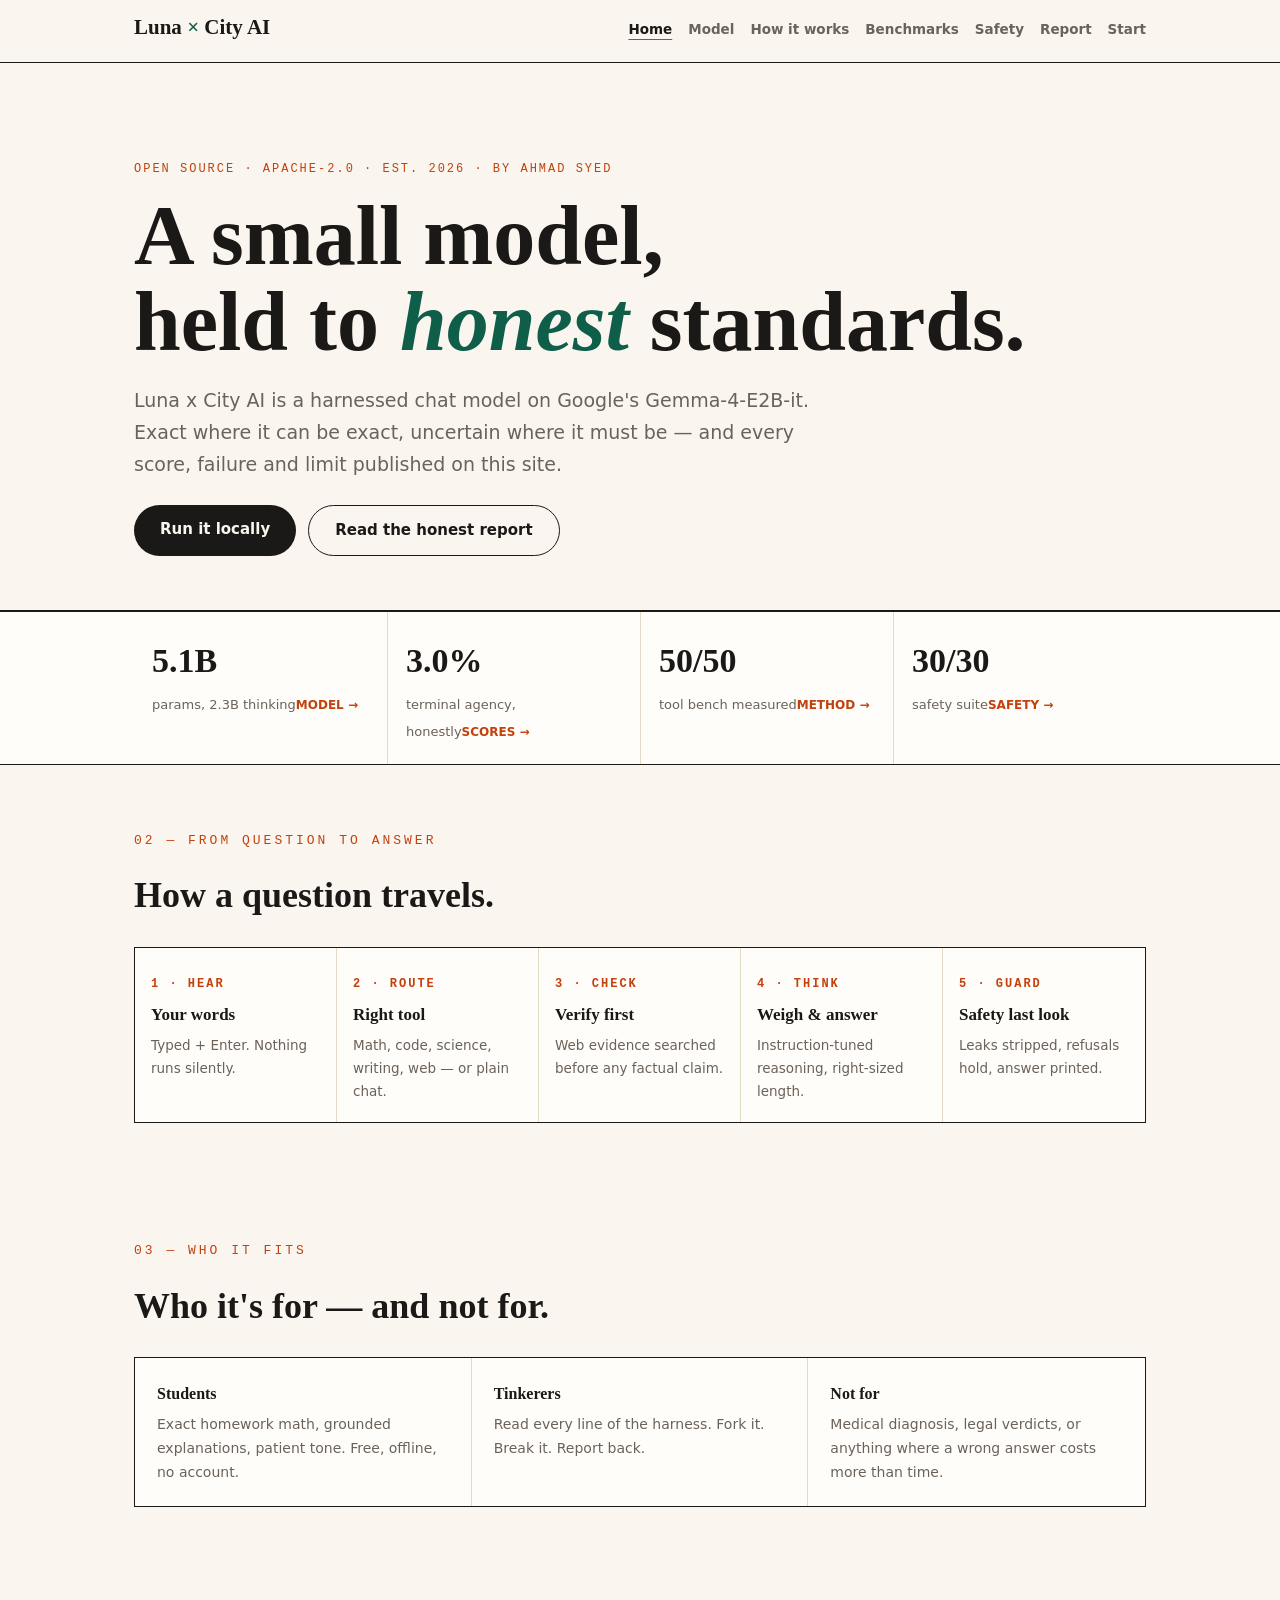
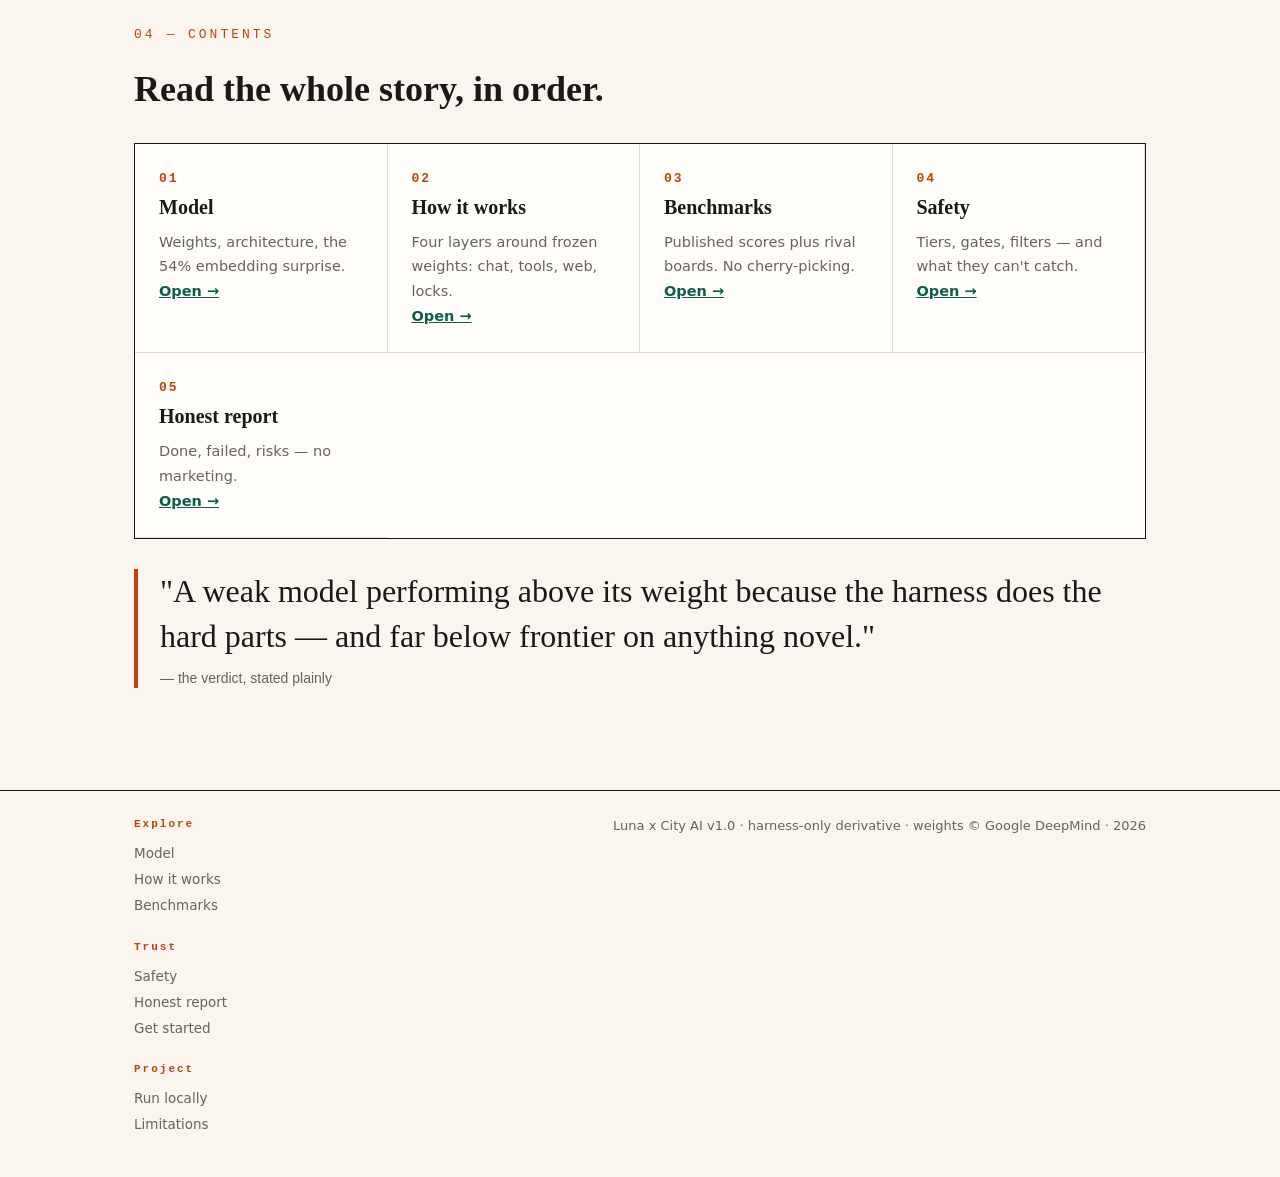
==== website/index.html @ d86919c8 "Luna x City AI v1.0: harness-only derivative of Gemma-4-E2B-it (weights via Hugging Face)" ====
<!doctype html><html lang="en"><head><meta charset="utf-8"><meta name="viewport" content="width=device-width,initial-scale=1">
<title>Luna x City AI — by Ahmad Syed</title><link rel="stylesheet" href="styles.css"></head><body>
<header class="nav"><div class="wrap"><a class="brand" href="index.html">Luna <em>×</em> City AI</a>
<nav class="links"><a class="on" href="index.html">Home</a><a href="model.html">Model</a><a href="how.html">How it works</a><a href="benchmarks.html">Benchmarks</a><a href="safety.html">Safety</a><a href="report.html">Report</a><a href="start.html">Start</a></nav></div></header>
<section class="hero"><div class="wrap">
<p class="mono">Open source · Apache-2.0 · Est. 2026 · by Ahmad Syed</p>
<h1>A small model,<br>held to <em>honest</em> standards.</h1>
<p class="dek">Luna x City AI is a harnessed chat model on Google's Gemma-4-E2B-it. Exact where it can be exact, uncertain where it must be — and every score, failure and limit published on this site.</p>
<div class="btnrow"><a class="btn solid" href="start.html">Run it locally</a><a class="btn line" href="report.html">Read the honest report</a></div>
</div></section>
<div class="strip"><div class="wrap">
<a class="cell" href="model.html"><b>5.1B</b><span>params, 2.3B thinking</span><small>MODEL →</small></a>
<a class="cell" href="benchmarks.html"><b>3.0%</b><span>terminal agency, honestly</span><small>SCORES →</small></a>
<a class="cell" href="how.html"><b>50/50</b><span>tool bench measured</span><small>METHOD →</small></a>
<a class="cell" href="safety.html"><b>30/30</b><span>safety suite</span><small>SAFETY →</small></a>
</div></div>
<section class="sec"><div class="wrap reveal">
<p class="secnum">02 — FROM QUESTION TO ANSWER</p>
<h2 class="st">How a question travels.</h2>
<div class="pipe">
<div class="step"><b>1 · HEAR</b><h4>Your words</h4><p>Typed + Enter. Nothing runs silently.</p></div>
<div class="step"><b>2 · ROUTE</b><h4>Right tool</h4><p>Math, code, science, writing, web — or plain chat.</p></div>
<div class="step"><b>3 · CHECK</b><h4>Verify first</h4><p>Web evidence searched before any factual claim.</p></div>
<div class="step"><b>4 · THINK</b><h4>Weigh & answer</h4><p>Instruction-tuned reasoning, right-sized length.</p></div>
<div class="step"><b>5 · GUARD</b><h4>Safety last look</h4><p>Leaks stripped, refusals hold, answer printed.</p></div>
</div>
</div></section>
<section class="sec"><div class="wrap reveal">
<p class="secnum">03 — WHO IT FITS</p>
<h2 class="st">Who it's for — and not for.</h2>
<div class="aud">
<div><h4>Students</h4><p>Exact homework math, grounded explanations, patient tone. Free, offline, no account.</p></div>
<div><h4>Tinkerers</h4><p>Read every line of the harness. Fork it. Break it. Report back.</p></div>
<div><h4>Not for</h4><p>Medical diagnosis, legal verdicts, or anything where a wrong answer costs more than time.</p></div>
</div>
</div></section>
<section class="sec"><div class="wrap reveal">
<p class="secnum">04 — CONTENTS</p>
<h2 class="st">Read the whole story, in order.</h2>
<div class="grid">
<div class="cell2"><h3><span class="n">01</span>Model</h3><p>Weights, architecture, the 54% embedding surprise.</p><p><a href="model.html">Open →</a></p></div>
<div class="cell2"><h3><span class="n">02</span>How it works</h3><p>Four layers around frozen weights: chat, tools, web, locks.</p><p><a href="how.html">Open →</a></p></div>
<div class="cell2"><h3><span class="n">03</span>Benchmarks</h3><p>Published scores plus rival boards. No cherry-picking.</p><p><a href="benchmarks.html">Open →</a></p></div>
<div class="cell2"><h3><span class="n">04</span>Safety</h3><p>Tiers, gates, filters — and what they can't catch.</p><p><a href="safety.html">Open →</a></p></div>
<div class="cell2"><h3><span class="n">05</span>Honest report</h3><p>Done, failed, risks — no marketing.</p><p><a href="report.html">Open →</a></p></div>
</div>
<blockquote class="pull">"A weak model performing above its weight because the harness does the hard parts — and far below frontier on anything novel."<cite>— the verdict, stated plainly</cite></blockquote>
</div></section>
<footer><div class="wrap"><div class="cols">
<div><h5>Explore</h5><a href="model.html">Model</a><a href="how.html">How it works</a><a href="benchmarks.html">Benchmarks</a></div>
<div><h5>Trust</h5><a href="safety.html">Safety</a><a href="report.html">Honest report</a><a href="start.html">Get started</a></div>
<div><h5>Project</h5><a href="start.html">Run locally</a><a href="report.html">Limitations</a></div>
</div><span>Luna x City AI v1.0 · harness-only derivative · weights © Google DeepMind · <span id="y"></span></span></div></footer>
<script src="site.js"></script></body></html>
---- website/styles.css ----
:root{--paper:#faf6ef;--ink:#1b1917;--mut:#6b6259;--line:#e3dac8;--green:#0e5e4a;--rust:#c2410c;--card:#fffdf9}
*{box-sizing:border-box}html{scroll-behavior:smooth}
body{margin:0;background:var(--paper);color:var(--ink);font-family:"Segoe UI",system-ui,Arial;line-height:1.7}
.wrap{max-width:1060px;margin:0 auto;padding:0 24px}
.serif{font-family:Georgia,"Times New Roman",serif}
.mono{font-family:Consolas,Menlo,monospace;font-size:12px;letter-spacing:2px;text-transform:uppercase;color:var(--rust)}
/* masthead */
.nav{border-bottom:1px solid var(--ink);background:var(--paper);position:sticky;top:0;z-index:50}
.nav .wrap{display:flex;align-items:baseline;gap:8px;min-height:62px;flex-wrap:wrap;padding-top:10px;padding-bottom:10px}
.brand{font-family:Georgia,serif;font-weight:700;font-size:21px;text-decoration:none;color:var(--ink);margin-right:auto}
.brand em{color:var(--green);font-style:normal}
nav.links a{margin-left:16px;color:var(--mut);text-decoration:none;font-size:13.5px;font-weight:600}
nav.links a:hover,nav.links a.on{color:var(--ink);text-decoration:underline;text-decoration-color:var(--rust);text-underline-offset:5px}
/* hero */
.hero{padding:84px 0 30px;border-bottom:1px solid var(--ink)}
.hero h1{font-family:Georgia,serif;font-size:clamp(46px,7vw,84px);line-height:1.02;margin:14px 0 10px;font-weight:700}
.hero h1 em{color:var(--green)}
.dek{font-size:19px;color:var(--mut);max-width:680px}
.rule{border:none;border-top:1px solid var(--line);margin:26px 0}
.btnrow{margin:24px 0;display:flex;gap:12px;flex-wrap:wrap}
.btn{display:inline-block;padding:12px 26px;border-radius:999px;text-decoration:none;font-weight:700;font-size:15px;transition:transform .2s,box-shadow .2s,background .2s}
.btn.solid{background:var(--ink);color:var(--paper)}.btn.solid:hover{background:var(--green);transform:translateY(-2px)}
.btn.line{border:1.5px solid var(--ink);color:var(--ink)}.btn.line:hover{background:var(--ink);color:var(--paper)}
/* stat strip */
.strip{border-top:1px solid var(--ink);border-bottom:1px solid var(--ink);background:var(--card)}
.strip .wrap{display:grid;grid-template-columns:repeat(auto-fit,minmax(150px,1fr));padding-top:0;padding-bottom:0}
.cell{padding:20px 18px;border-left:1px solid var(--line);text-decoration:none;color:var(--ink);transition:background .25s}
.cell:first-child{border-left:none}.cell:hover{background:#f3ecdd}
.cell b{display:block;font-family:Georgia,serif;font-size:34px}.cell span{font-size:13px;color:var(--mut)}
.cell small{color:var(--rust);font-size:12px;font-weight:700}
/* sections */
.sec{padding:52px 0}.secnum{font-family:Consolas,monospace;color:var(--rust);font-size:13px;letter-spacing:3px}
h2.st{font-family:Georgia,serif;font-size:36px;margin:6px 0 4px}
.lede{color:var(--mut);max-width:700px}
.grid{display:grid;grid-template-columns:repeat(auto-fit,minmax(230px,1fr));gap:0;border:1px solid var(--ink);margin-top:22px;background:var(--card)}
.cell2{padding:24px;border-right:1px solid var(--line);border-bottom:1px solid var(--line);transition:background .25s}
.cell2:hover{background:#f5efe1}
.cell2:last-child{border-right:none}
.cell2 h3{font-family:Georgia,serif;margin:0 0 6px;font-size:20px}
.cell2 h3 .n{color:var(--rust);font-family:Consolas,monospace;font-size:13px;display:block;letter-spacing:2px}
.cell2 p{font-size:14.5px;color:var(--mut);margin:0}
.cell2 a{color:var(--green);font-weight:700}
/* pull quote */
.pull{font-family:Georgia,serif;font-size:clamp(22px,3.4vw,32px);line-height:1.4;border-left:4px solid var(--rust);padding-left:22px;margin:30px 0}
.pull cite{display:block;font-family:"Segoe UI",Arial;font-size:14px;color:var(--mut);margin-top:10px;font-style:normal}
/* tables */
table{width:100%;border-collapse:collapse;font-size:14px;margin-top:18px;background:var(--card)}
caption{text-align:left;font-family:Consolas,monospace;font-size:12px;letter-spacing:2px;color:var(--rust);padding-bottom:8px}
th,td{border-bottom:1px solid var(--line);padding:10px 12px;text-align:left}
th{font-family:Consolas,monospace;font-size:12px;letter-spacing:1px;text-transform:uppercase;color:var(--mut)}
tr:hover td{background:#f5efe1}
.bad{color:#9a3412;font-weight:700}.good{color:var(--green);font-weight:700}.fine{font-size:13px;color:var(--mut)}
/* page head */
.phead{padding:60px 0 8px}.phead h1{font-family:Georgia,serif;font-size:clamp(36px,5vw,58px);margin:10px 0;line-height:1.05}
.next{display:flex;gap:0;border:1px solid var(--ink);margin:36px 0;background:var(--card)}
.next a{flex:1;padding:18px 20px;text-decoration:none;color:var(--ink);transition:background .25s}
.next a+a{border-left:1px solid var(--ink)}.next a:hover{background:#f3ecdd}
.next small{color:var(--rust);font-size:12px;font-weight:700;letter-spacing:1px}.next b{font-family:Georgia,serif;font-size:19px}
pre{background:var(--ink);color:#f5e9d4;padding:18px;border-radius:6px;overflow:auto}
footer{border-top:1px solid var(--ink);padding:24px 0;color:var(--mut);font-size:13px;margin-top:20px}
footer .wrap{display:flex;justify-content:space-between;gap:12px;flex-wrap:wrap}
.toc{columns:2;font-size:14px}
.reveal{opacity:0;transform:translateY(26px);transition:opacity .6s ease,transform .6s ease}
.reveal.in{opacity:1;transform:none}
.dropcap::first-letter{font-family:Georgia,serif;font-size:3.2em;float:left;line-height:.9;padding-right:8px;color:var(--green)}
.pipe{display:grid;grid-template-columns:repeat(auto-fit,minmax(150px,1fr));gap:0;border:1px solid var(--ink);background:var(--card);margin-top:20px}
.step{padding:20px 16px;border-right:1px solid var(--line);position:relative;transition:background .25s}
.step:last-child{border-right:none}.step:hover{background:#f5efe1}
.step b{font-family:Consolas,monospace;font-size:12px;letter-spacing:2px;color:var(--rust)}
.step h4{font-family:Georgia,serif;margin:6px 0 4px;font-size:17px}.step p{font-size:13.5px;color:var(--mut);margin:0}
.aud{display:grid;grid-template-columns:repeat(auto-fit,minmax(200px,1fr));gap:0;border:1px solid var(--ink);background:var(--card);margin-top:20px}
.aud div{padding:22px;border-right:1px solid var(--line)}.aud div:last-child{border-right:none}
.aud h4{font-family:Georgia,serif;margin:0 0 6px}.aud p{font-size:14px;color:var(--mut);margin:0}
details.faq{border:1px solid var(--ink);background:var(--card);margin:10px 0;border-radius:0}
details.faq summary{padding:15px 18px;cursor:pointer;font-weight:700;font-family:Georgia,serif;font-size:17px;transition:background .2s}
details.faq summary:hover{background:#f5efe1}
details.faq p{padding:0 18px 16px;margin:0;color:var(--mut);font-size:15px}
footer .cols{display:grid;grid-template-columns:repeat(auto-fit,minmax(160px,1fr));gap:18px;margin-bottom:14px}
footer h5{font-family:Consolas,monospace;font-size:11px;letter-spacing:2px;color:var(--rust);margin:0 0 8px}
footer a{display:block;color:var(--mut);text-decoration:none;font-size:13.5px;margin:3px 0}
footer a:hover{color:var(--ink);text-decoration:underline}
@media(max-width:680px){nav.links a{margin-left:10px;font-size:12px}.hero{padding:60px 0 20px}}
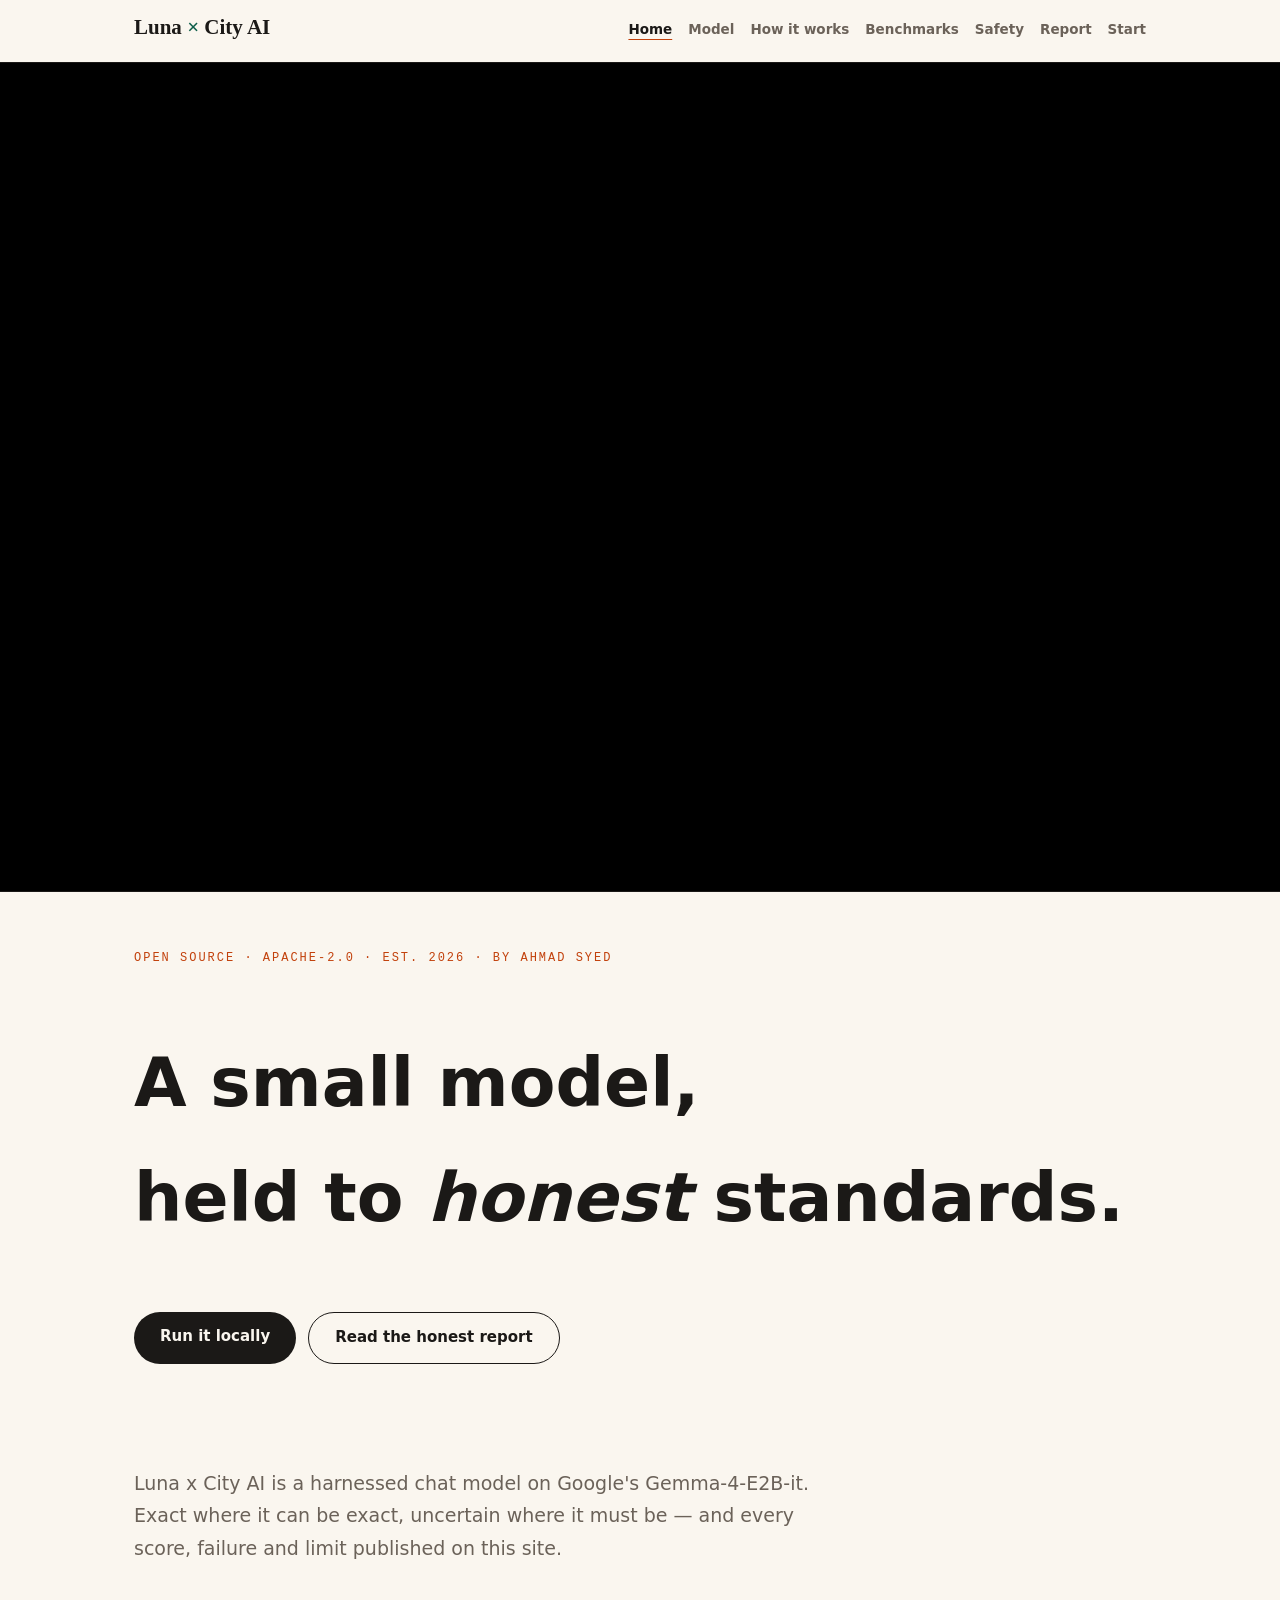
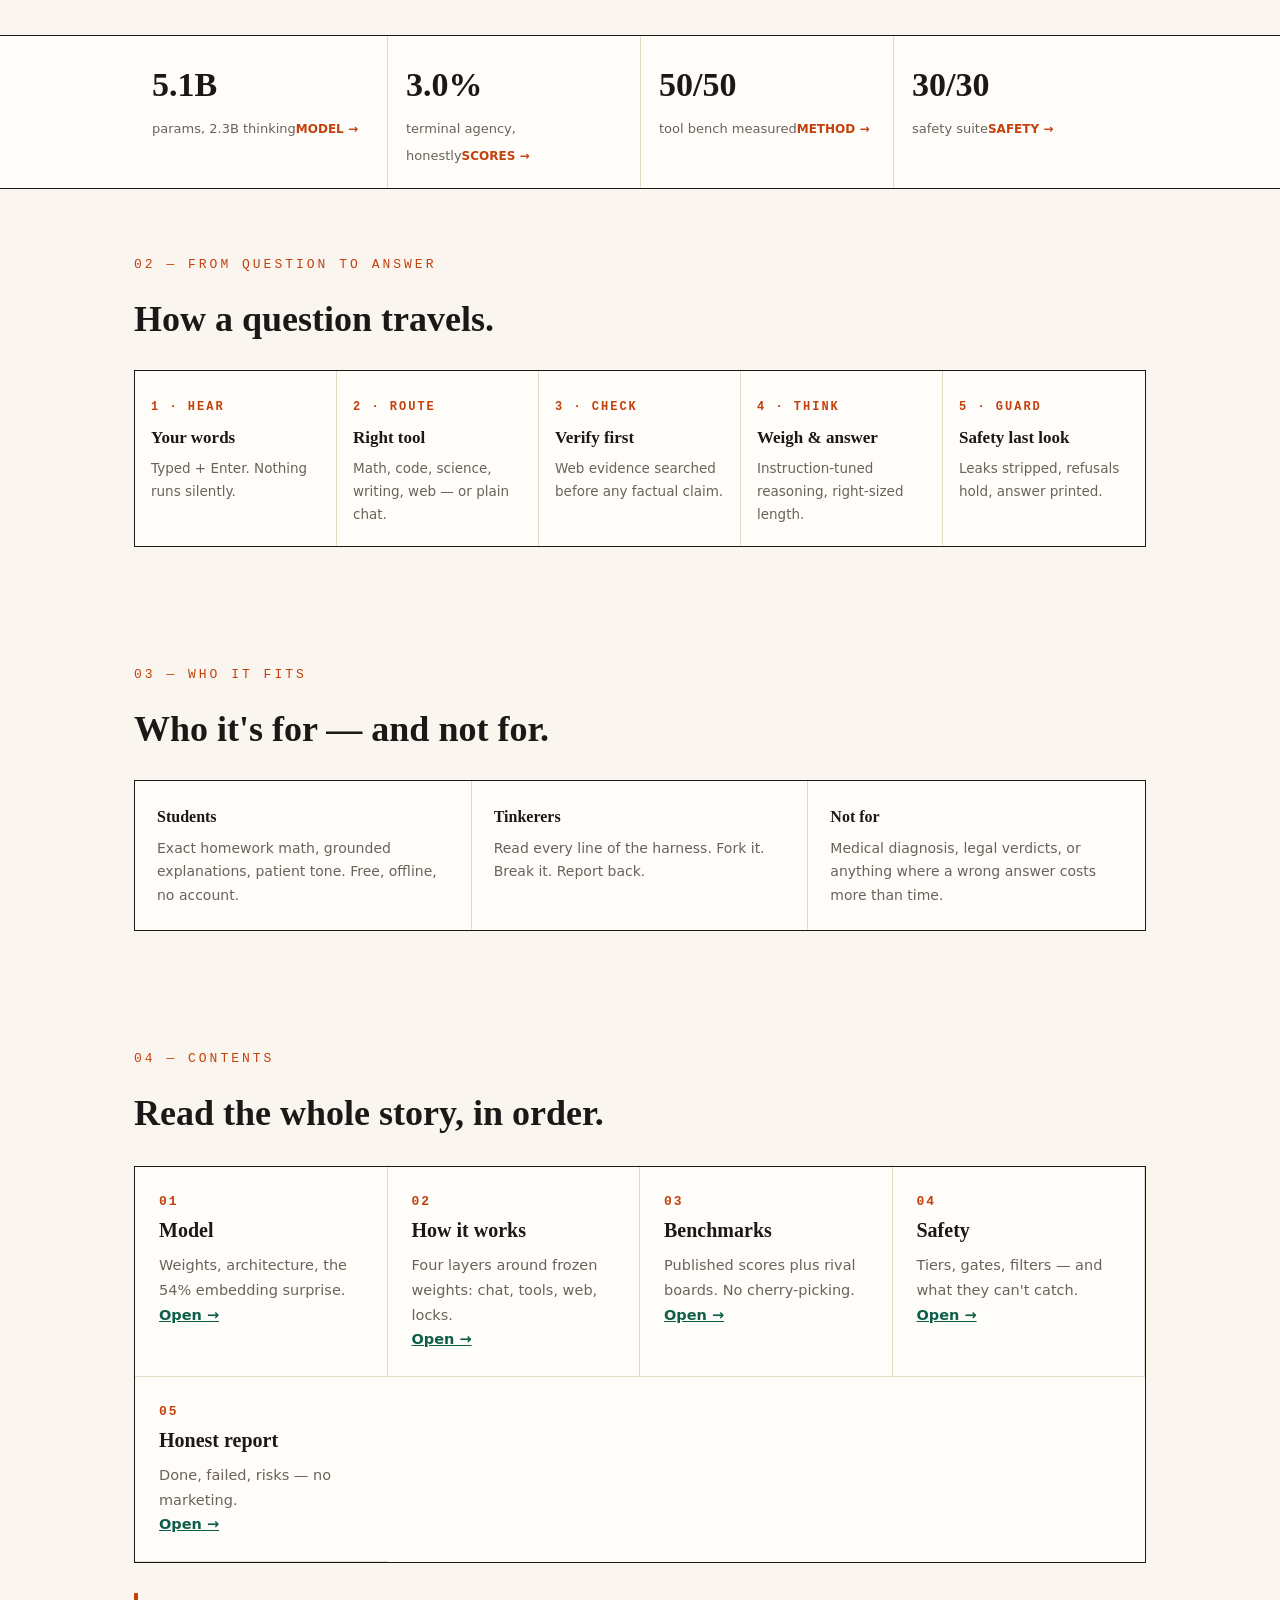
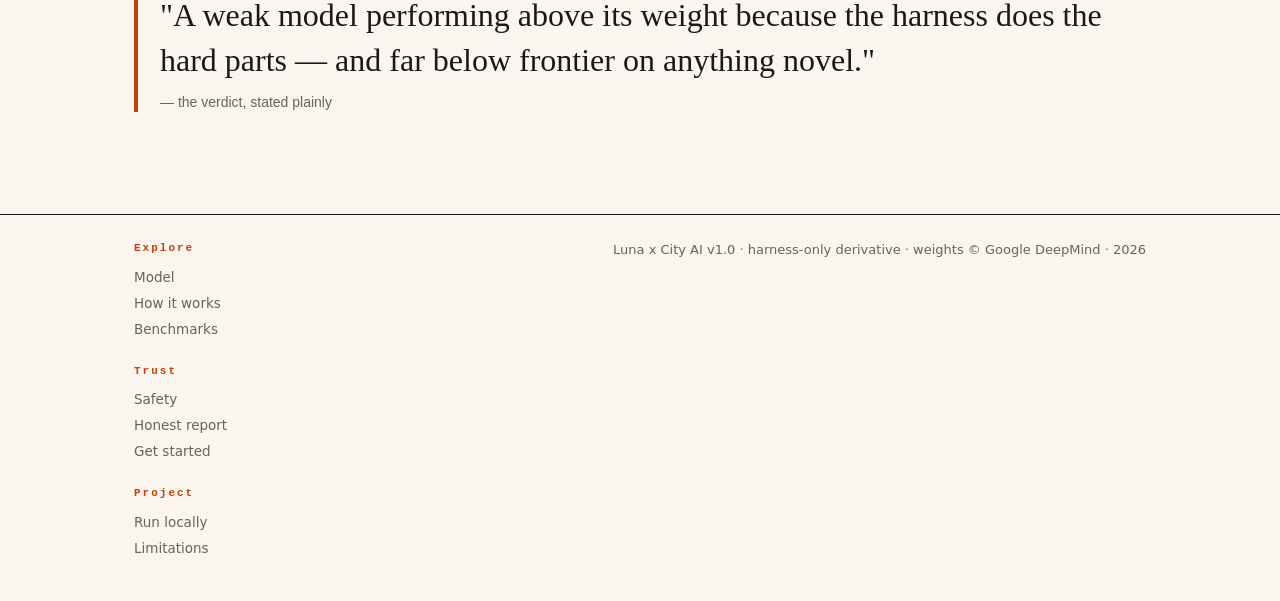
==== commit 5e72ed05: "Organize: demo/ research/ folders, video excluded, site hero video" ====
--- a/website/index.html
+++ b/website/index.html
@@ -2,11 +2,14 @@
 <title>Luna x City AI — by Ahmad Syed</title><link rel="stylesheet" href="styles.css"></head><body>
 <header class="nav"><div class="wrap"><a class="brand" href="index.html">Luna <em>×</em> City AI</a>
 <nav class="links"><a class="on" href="index.html">Home</a><a href="model.html">Model</a><a href="how.html">How it works</a><a href="benchmarks.html">Benchmarks</a><a href="safety.html">Safety</a><a href="report.html">Report</a><a href="start.html">Start</a></nav></div></header>
-<section class="hero"><div class="wrap">
+<section class="hero"><figure class="hero-film top"><video src="intro.mp4" autoplay muted loop playsinline disablepictureinpicture controlslist="nodownload"></video></figure></section>
+<section class="sec headline"><div class="wrap reveal">
 <p class="mono">Open source · Apache-2.0 · Est. 2026 · by Ahmad Syed</p>
 <h1>A small model,<br>held to <em>honest</em> standards.</h1>
-<p class="dek">Luna x City AI is a harnessed chat model on Google's Gemma-4-E2B-it. Exact where it can be exact, uncertain where it must be — and every score, failure and limit published on this site.</p>
 <div class="btnrow"><a class="btn solid" href="start.html">Run it locally</a><a class="btn line" href="report.html">Read the honest report</a></div>
+</div></section>
+<section class="sec"><div class="wrap reveal">
+<p class="dek big">Luna x City AI is a harnessed chat model on Google's Gemma-4-E2B-it. Exact where it can be exact, uncertain where it must be — and every score, failure and limit published on this site.</p>
 </div></section>
 <div class="strip"><div class="wrap">
 <a class="cell" href="model.html"><b>5.1B</b><span>params, 2.3B thinking</span><small>MODEL →</small></a>
--- a/website/styles.css
+++ b/website/styles.css
@@ -12,7 +12,11 @@
 nav.links a{margin-left:16px;color:var(--mut);text-decoration:none;font-size:13.5px;font-weight:600}
 nav.links a:hover,nav.links a.on{color:var(--ink);text-decoration:underline;text-decoration-color:var(--rust);text-underline-offset:5px}
 /* hero */
-.hero{padding:84px 0 30px;border-bottom:1px solid var(--ink)}
+.hero{padding:0;border-bottom:1px solid var(--ink);background:#000}
+.hero-film{margin:0;line-height:0}
+.hero-film.top video{width:100%;height:92vh;min-height:560px;object-fit:cover;display:block;pointer-events:none}
+section.headline{padding:44px 0 8px}
+section.headline h1{font-size:clamp(42px,6vw,68px)}
 .hero h1{font-family:Georgia,serif;font-size:clamp(46px,7vw,84px);line-height:1.02;margin:14px 0 10px;font-weight:700}
 .hero h1 em{color:var(--green)}
 .dek{font-size:19px;color:var(--mut);max-width:680px}
